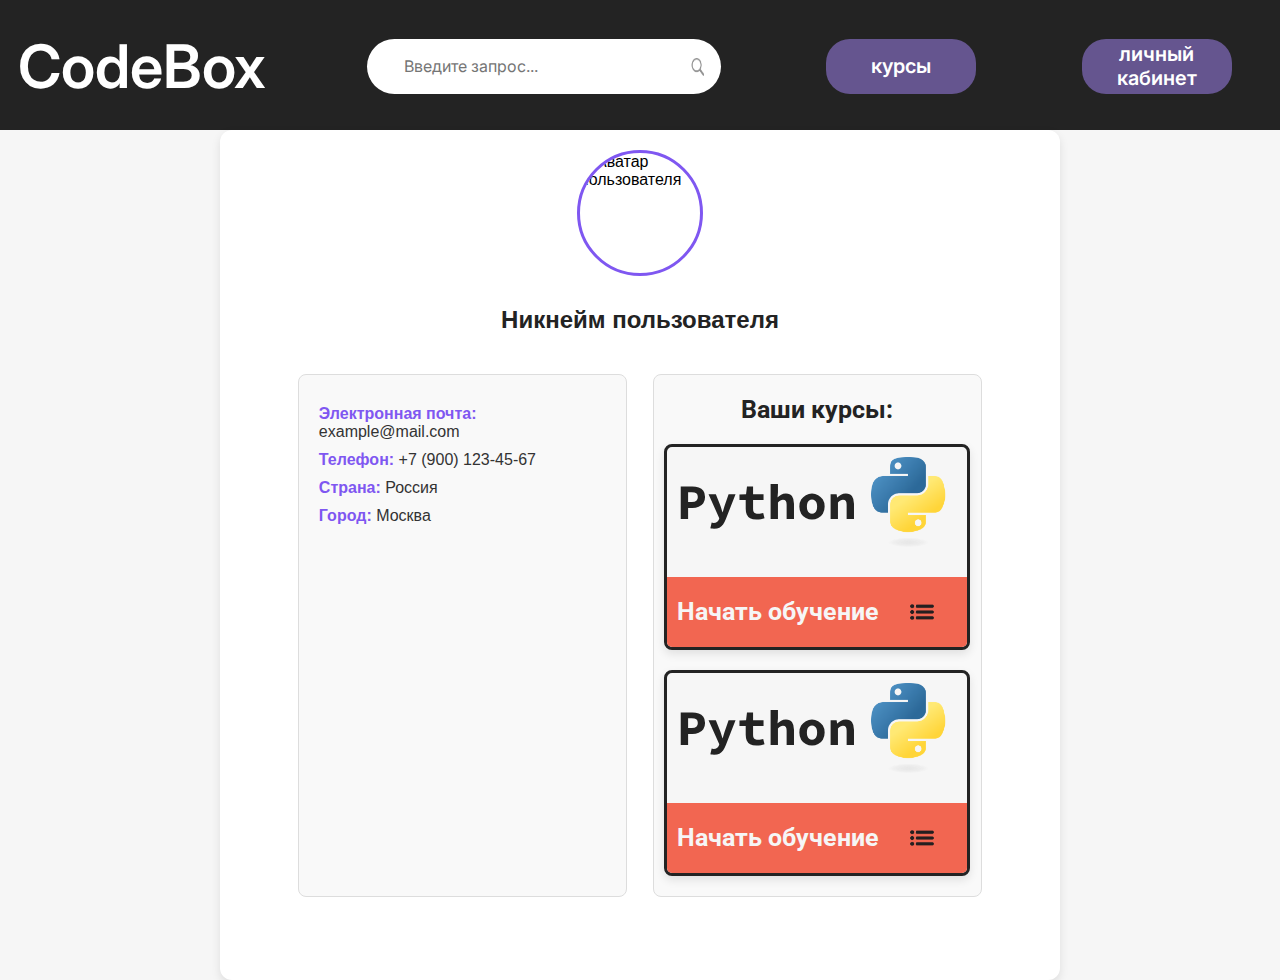
==== profile.html @ 066b8a6a "1.0v" ====
<!DOCTYPE html>
<html lang="ru">
<head>
    <meta charset="UTF-8">
    <meta name="viewport" content="width=device-width, initial-scale=1.0">
    <link href="https://fonts.googleapis.com/css2?family=Poppins:wght@400;600&family=Roboto:wght@400;700&display=swap" rel="stylesheet">
    <link href="https://fonts.googleapis.com/css2?family=Roboto:wght@400;700&family=Source+Code+Pro:wght@700&display=swap" rel="stylesheet">
    <link href="https://fonts.googleapis.com/css2?family=Название_шрифта&display=swap" rel="stylesheet">
    <title>CodeBox</title>
    <link rel="stylesheet" href="style.css"> <!-- Подключение CSS файла -->
</head>
<body>
    <div class="header">
        <!--портировать лого желательно-->
        <div class="header-z">
            <div class="header-main">
                <button class="button" data-link="index.html">CodeBox</button>
                <div class="search-container">
                    <input type="text" class="search-input" placeholder="Введите запрос..." id="courseName">
                    <img src="lupa.png" alt="Поиск" class="search-icon" id="searchIcon" onclick="searchCourse()">
                </div>
                <button class="button-main" data-link="catalog.html">курсы</button>
                <button class="button-main" data-link="profile.html">личный кабинет</button>
                <img src="icons81.png" alt="Menu Icon" class="index-btn-menu-icon" id="toggle-panel">
                <!--<button class="button-main" data-link="registration.html">личный кабинет</button> -->
            </div>
        </div>
        <div class="side-panel" id="side-panel">
            <div class="side-panel-cont">
                <div class="side-search-container">
                    <input type="text" class="side-search-input" placeholder="Введите запрос..." id="courseName">
                    <img src="lupa.png" alt="Поиск" class="side-search-icon" id="searchIcon" onclick="searchCourse()">
                </div>
                <button class="side-button-main" data-link="catalog.html">курсы</button>
                <button class="side-button-main" data-link="profile.html">личный кабинет</button>
            </div>
        </div>
    </div>
    <div class="profile">
        <!-- Контейнер с аватаркой и никнеймом -->
        <div class="profile-header">
            <img src="avatar.png" alt="Аватар пользователя" class="avatar">
            <h2 class="nickname">Никнейм пользователя</h2>
        </div>
    
        <!-- Контейнер с личными данными -->
        <div class="profile-big-details">
            <div class="profile-details">
                <p><strong>Электронная почта:</strong> example@mail.com</p>
                <p><strong>Телефон:</strong> +7 (900) 123-45-67</p>
                <p><strong>Страна:</strong> Россия</p>
                <p><strong>Город:</strong> Москва</p>
            </div>
            <div class="profile-details2">
                <div class="profile-btn-text">Ваши курсы:</div>
                <div class="catalog-btn-cont">
                    <div class="catalog-btn-header">
                        <div class="catalog-btn-header-text">Python</div>
                        <img src="pythons.ico" alt="Python Icon" class="icon-btn">
                    </div>
                    <div class="catalog-btn" data-link="pyt1.html">
                        <span class="catalog-btn-text">Начать обучение</span>
                        <img src="menu_b.png" alt="Menu Icon" class="catalog-btn-menu-icon">
                    </div>
                </div>
                <div class="catalog-btn-cont">
                    <div class="catalog-btn-header">
                        <div class="catalog-btn-header-text">Python</div>
                        <img src="pythons.ico" alt="Python Icon" class="icon-btn">
                    </div>
                    <div class="catalog-btn" data-link="pyt1.html">
                        <span class="catalog-btn-text">Начать обучение</span>
                        <img src="menu_b.png" alt="Menu Icon" class="catalog-btn-menu-icon">
                    </div>
                </div>
                
            </div>
        </div>
    </div>



    <script src="script.js"></script>
</body>
</html>
---- style.css ----
@import url('https://fonts.googleapis.com/css2?family=Inter:wght@600&display=swap');

body {
    margin: 0;
    font-family: Arial, sans-serif;
    background-color: #f6f6f6; /* Цвет фона страницы */
    min-height: auto; /* Высота страницы */
}
.reg-auth-body{
    background-color: #373737; /* Цвет фона страницы */
}
/* Стили для верхней панели */
.header {
    width: 100%;
    height: 130px;
    background-color: #232323; /* Цвет верхней панели */
    color: white;
    display: flex;
    justify-content: center;
    align-items: center;
    flex-direction: column;
    padding: 0px 30px;
    box-sizing: border-box; /* Учитываем padding в ширине */
    z-index: 300;
}

.header > * {
    margin-right: 3%; /* Отступы между объектами */
}
.header-main{
    margin-top: 11vh;
    width: 100%;
    height: 100px;
    background-color: #232323; /* Цвет верхней панели */
    color: white;
    display: flex;
    justify-content: space-between;
    align-items: center;
    box-sizing: border-box; /* Учитываем padding в ширине */
    z-index: 200;
}
@media (max-width: 1000px) {
    .header-main{
        margin-top: 11vh;
    }
}
.header-z {
    margin-top: -2%;
    width: 100%;
    height: 5vh;
    display: flex;
    background-color: #232323; /* Цвет верхней панели */
    z-index: 300;
}
.index-btn-menu-icon {
    width: 50px;
    height: 50px;
    object-fit: contain; /* Чтобы изображение сохраняло пропорции */
    border: none;
    cursor: pointer;
    text-align: center;
    z-index: 300; /* Выше панели */
    display: none;
}
.button {
    width: 250px;
    height: 60px;
    background-color: transparent;/*orange;  */      /* чисто прочекать контейнер кнопки*/
    color: #ffffff;
    font-family: 'Inter', sans-serif;
    font-weight: 600; /* Semi Bold */
    font-size: 60px;
    border: none;
    text-align: center;
    line-height: 5px;
    cursor: pointer;
    z-index: 300;
}  
.button-main {
    width: 200px;
    height: 55px;
    background-color: #65558f;
    border-radius: 24px;
    display: flex;
    align-items: center;
    justify-content: center;
    color: #ffffff;
    font-family: 'Inter', sans-serif;
    font-size: 20px;
    font-weight: 600; /* Semi Bold */
    border: none;
    cursor: pointer;
    text-align: center;
    transition: background-color 0.3s ease; /* Плавное изменение цвета фона */
}
/* Эффект потемнения при наведении */
.button-main:hover {
    background-color: #504370; /* Тёмнее основной цвет */
}

.button-main:active {
    background-color: #3a3152; /* Тёмнее основной цвет */
}
@media (max-width: 1300px) {
    .button-main {
        width: 150px;
    }
}
.button-main-slide {
    width: 10vw;
    height: 6.2vh;
    background-color: #7f6aa3;
    border-radius: 20px;
    display: flex;
    align-items: center;
    justify-content: center;
    color: #ffffff;
    font-family: 'Inter', sans-serif;
    font-size: 16px;
    font-weight: 600;
    border: none;
    cursor: pointer;
    text-align: center;
    box-shadow: 0px 0px 15px 5px rgba(127, 106, 163, 0.5); /* Светящееся обрамление */
    transition: background-color 0.3s ease, box-shadow 0.3s ease; /* Плавное изменение свечения */
}

/* Эффект свечения при наведении на дочернюю кнопку */
.button-main-slide:hover {
    background-color: #6b5f8f; /* Тёмнее основной цвет */
    box-shadow: 0px 0px 20px 8px rgba(127, 106, 163, 0.7); /* Усиление свечения */
}

/* Эффект при нажатии на дочернюю кнопку */
.button-main-slide:active {
    background-color: #4f436a; /* Тёмнее основной цвет */
    box-shadow: 0px 0px 10px 3px rgba(127, 106, 163, 0.4); /* Уменьшение свечения */
}
.search-container {
    position: relative;
    width: 29%;
    height: 55px;
    border-radius: 28px;
    background-color: #ffffff;
    display: flex;
    align-items: center;
    padding-left: 2%;
    padding-right: 5%; /* Добавляем отступ справа для лупы */
    box-sizing: border-box;
}

/* Стили для поля ввода */
.search-input {
    width: 100%;
    /* background-color: orange; */
    height: 5vh;
    border: none;
    outline: none;
    font-family: 'Inter', sans-serif;
    font-size: 16px;
    color: #666;
    padding-left: 1vw; /* Отступ слева для текста */
}

/* Стили для иконки лупы */
.search-icon {
    position: absolute;
    right: 2%; /* Отступ от правого края */
    width: 2.6vw;
    height: 3vh;
    cursor: pointer;
}
.main-slide {
    /*background-color: orange;*/
    margin-top: 10vh;
    width: 35%;
    height: 85vh;
    padding: 20px;
    box-sizing: border-box;
    border-radius: 15px;
    margin-left: 11%; /* Отступ от левого края экрана */
    z-index: 0;
}
/* Заголовок */
.title {
    /*background-color: pink;*/
    width: 100%; /* Ширина заголовка 100% от контейнера */
    font-family: 'Montserrat', sans-serif;
    font-size: 3rem;
    font-weight: 700;
    color: #333333;
    text-align: left; /* Выровнять по левому краю */
    margin: 0;
    margin-bottom: 5vh;
}
@media (max-width: 810px) {
    .title{
        font-size: 2.5rem;
    }
}
/* Подзаголовочный текст */
.subheading {
    /*background-color: blue;*/
    width: 80%; /* Ширина подзаголовка 100% от контейнера */
    font-family: 'Inter', sans-serif;
    font-size: 20px;
    color: #666666;
    text-align: left; /* Выровнять по левому краю */
    margin: 20px 0; /* Отступ сверху и снизу */
    margin-bottom: 50px;
}

/* profile */

.profile {
    width: 800px; /* Центрируем содержимое */
    min-height: 82.8vh;
    margin: 0 auto;
    padding: 20px;
    background-color: #ffffff; /* Белый фон для профиля */
    border-radius: 12px;
    box-shadow: 0 4px 10px rgba(0, 0, 0, 0.1); /* Тень */
    display: flex;
    align-items: center;
    justify-content: center;
    flex-direction: column;
}

/* Контейнер с аватаркой и никнеймом */
.profile-header {
    display: flex;
    flex-direction: column;
    align-items: center;
    margin-bottom: 20px;
}

.avatar {
    width: 120px;
    height: 120px;
    border-radius: 50%;
    border: 3px solid #7F57F1;
    object-fit: cover;
    margin-bottom: 10px;
}

.nickname {
    font-size: 24px;
    font-weight: bold;
    color: #232323;
}

/* Контейнер с личными данными */
.profile-big-details {
    display: flex;          /* Включаем Flexbox */
    justify-content: center; /* Выравнивание вдоль основной оси (горизонтально) */
    align-items: top;     /* Выравнивание вдоль поперечной оси (вертикально) */
    gap: 2vw;
}
.profile-details {
    margin-bottom: 7vh;
    width: 40%;
    min-height: 50vh;
    padding: 20px;
    background-color: #f9f9f9;
    border: 1px solid #ddd;
    border-radius: 8px;
}
.profile-details2 {
    gap: 20px;
    margin-bottom: 7vh;
    width: 40%;
    min-height: 50vh;
    padding: 20px;
    background-color: #f9f9f9;
    border: 1px solid #ddd;
    border-radius: 8px;
    display: flex;          /* Включаем Flexbox */
    justify-content: top; /* Выравнивание вдоль основной оси (вертикально) */
    align-items: center;     /* Выравнивание вдоль поперечной оси (горизонтально) */
    flex-direction: column;
}
.profile-details p {
    font-size: 16px;
    color: #333;
    margin: 10px 0;
}

.profile-details strong {
    color: #7F57F1;
}
.profile-btn-text {
    font-size: 25px;
    font-weight: bold;
    color: #232323; /* Цвет текста на кнопке */
    width: 230px;
    text-align: center;
    font-family: 'Roboto', sans-serif;
}
@media (max-width: 900px) {
    .profile{
        width: 60%;
    }
    .profile-big-details {
        display: flex;          /* Включаем Flexbox */
        justify-content: center; /* Выравнивание вдоль основной оси (горизонтально) */
        align-items: center;     /* Выравнивание вдоль поперечной оси (вертикально) */
        flex-direction: column;
        gap: 2vw;
    }
    .profile-details {
        width: 100%;
    }
    .profile-details2 {
        width: 100%;
    }
} 
@media (max-width: 680px) {
    .profile{
        width: 300px;
    }
    .profile-big-details {
        display: flex;          /* Включаем Flexbox */
        justify-content: center; /* Выравнивание вдоль основной оси (горизонтально) */
        align-items: center;     /* Выравнивание вдоль поперечной оси (вертикально) */
        flex-direction: column;
        gap: 2vw;
    }
    .profile-details {
        margin-bottom: 7vh;
        width: 290px;
        min-height: 50vh;
        padding: 20px;
        background-color: #f9f9f9;
        border: 1px solid #ddd;
        border-radius: 8px;
    }
    .profile-details2 {
        gap: 20px;
        margin-bottom: 7vh;
        width: 290px;
        min-height: 50vh;
        padding: 20px;
        background-color: #f9f9f9;
        border: 1px solid #ddd;
        border-radius: 8px;
        display: flex;          /* Включаем Flexbox */
        justify-content: top; /* Выравнивание вдоль основной оси (вертикально) */
        align-items: center;     /* Выравнивание вдоль поперечной оси (горизонтально) */
        flex-direction: column;
    }
} 
.register-button {
    width: 180px;
    height: 55px;
    background-color: #2c2c2c;
    border-radius: 8px;
    display: flex;
    align-items: center;
    justify-content: center;
    color: #f6f6f6;
    font-family: 'Inter', sans-serif;
    font-size: 16px;
    font-weight: 600; /* Semi Bold */
    border: none;
    cursor: pointer;
    text-align: center;
    transition: background-color 0.3s ease; /* Плавное изменение цвета фона */
    margin-top: 200px;
    margin-left: 400px;
}

/* Эффект при наведении */
.register-button:hover {
    background-color: #242424; /* Тёмнее основной цвет */
}

/* Эффект при нажатии */
.register-button:active {
    background-color: #111111; /* Ещё темнее основной цвет */
}

.login-button {
    width: 130px;
    height: 55px;
    background-color: #2c2c2c;
    border-radius: 8px;
    display: flex;
    align-items: center;
    justify-content: center;
    color: #f6f6f6;
    font-family: 'Inter', sans-serif;
    font-size: 16px;
    font-weight: 600; /* Semi Bold */
    border: none;
    cursor: pointer;
    text-align: center;
    transition: background-color 0.3s ease; /* Плавное изменение цвета фона */
    margin-left: 400px;
    margin-top: 20px;
}

/* Эффект при наведении */
.login-button:hover {
    background-color: #242424; /* Тёмнее основной цвет */
}

/* Эффект при нажатии */
.login-button:active {
    background-color: #1c1c1c; /* Ещё темнее основной цвет */
}


/* registration */

.reg-auth-button{
    width: 344px;
    height: 6vh;
    background-color:transparent; /*orange;        /* чисто прочекать контейнер кнопки*/
    color: #ffffff;
    font-family: 'Inter', sans-serif;
    font-weight: 600; /* Semi Bold */
    font-size: 6vh;
    border: none;
    text-align: center;
    line-height: 5px;
    cursor: pointer;
}
.reg-slide {
    margin-left: 25%;
    width: 50%;
    transform: translate(-50%, auto);
    height: 100vh;
    background-color: #232323; /* Цвет верхней панели */
    color: white;
    display: flex;
    flex-direction: column; /* Располагаем элементы вертикально */
    justify-content: top; /* Центрируем по вертикали */
    align-items: center; /* Центрируем по горизонтали */
    gap: 100px;
    padding: 0px 0px;
    padding-top: 80px;
    box-sizing: border-box; /* Учитываем padding в ширине */
}
@media (max-width: 700px) {
    .reg-slide{
        margin-left: 0%;
        transform: translate(auto, auto);
        width: 100%;
    }
}
.reg-slide-text{
    transform: translate(-50%, auto);
    background-color: none;
    display: flex;
    flex-direction: column;
    align-items: center;
    justify-content: center;
    
}
.login-input {
    width: 344px;
    height: 55px;
    border: 1px solid #ccc; /* Светлая рамка */
    border-radius: 8px; /* Закругленные углы */
    padding: 0 15px; /* Внутренние отступы */
    font-size: 16px; /* Размер текста */
    font-family: Arial, sans-serif; /* Шрифт */
    color: #333; /* Цвет текста */
    outline: none; /* Убираем стандартное выделение */
    box-sizing: border-box; /* Учитываем padding в ширине */
}

.login-input::placeholder {
    color: #aaa; /* Цвет текста внутри placeholder */
    font-style: italic; /* Наклонный текст для placeholder */
}

.login-input:focus {
    border-color: #7F57F1; /* Цвет рамки при фокусе */
    box-shadow: 0 0 5px rgba(127, 87, 241, 0.5); /* Легкое свечение */
}
.password-input {
    width: 344px;
    height: 55px;
    border: 1px solid #ccc; /* Светлая рамка */
    border-radius: 8px; /* Закругленные углы */
    padding: 0 15px; /* Внутренние отступы */
    font-size: 16px; /* Размер текста */
    font-family: Arial, sans-serif; /* Шрифт */
    color: #333; /* Цвет текста */
    outline: none; /* Убираем стандартное выделение */
    box-sizing: border-box; /* Учитываем padding в ширине */
}

.password-input::placeholder {
    color: #aaa; /* Цвет текста внутри placeholder */
    font-style: italic; /* Наклонный текст для placeholder */
}

.password-input:focus {
    border-color: #7F57F1; /* Цвет рамки при фокусе */
    box-shadow: 0 0 5px rgba(127, 87, 241, 0.5); /* Легкое свечение */
}

.input-container{
    display: grid;
    flex-direction: column; /* Располагаем элементы вертикально */
    justify-content: top; /* Центрируем по вертикали */
    align-items: center; /* Центрируем по горизонтали */
    gap: 50px;
    padding-top: 80px;
    box-sizing: border-box; /* Учитываем padding в ширине */
    text-align: center;
}
.reg-slide-button{
    display: flex;
    flex-direction: column; /* Располагаем элементы вертикально */
    justify-content: top; /* Центрируем по вертикали */
    align-items: center; /* Центрируем по горизонтали */
    gap: 50px;
    box-sizing: border-box; /* Учитываем padding в ширине */
    text-align: center;
}
.register-button-large {
    margin-top: 100px;
    width: 344px;
    height: 50px;
    background-color: #65558f;
    border-radius: 24px;
    display: flex;
    align-items: center;
    justify-content: center;
    color: #ffffff;
    font-family: 'Inter', sans-serif;
    font-size: 18px;
    font-weight: 600; /* Semi Bold */
    border: none;
    cursor: pointer;
    text-align: center;
    transition: background-color 0.3s ease; /* Плавное изменение цвета фона */
}

/* Эффект при наведении */
.register-button-large:hover {
    background-color: #504370; /* Тёмнее основной цвет */
}

/* Эффект при нажатии */
.register-button-large:active {
    background-color: #3a3152; /* Ещё темнее основной цвет */
}
.register-button-large2 {
    width: 344px;
    height: 50px;
    background-color: transparent;
    border-radius: 24px;
    display: flex;
    align-items: center;
    justify-content: center;
    color: #ffffff;
    font-family: 'Inter', sans-serif;
    font-size: 18px;
    font-weight: 600; /* Semi Bold */
    border: none;
    cursor: pointer;
    text-align: center;
    transition: color 0.3s ease; /* Плавное изменение цвета фона */
}

/* Эффект при наведении */
.register-button-large2:hover {
    color: #dbdbdb; /* Тёмнее основной цвет */
}

/* Эффект при нажатии */
.register-button-large2:active {
    color: #c0c0c0;
}
.line {
    width: 500px;
    height: 1px; /* Толщина линии */
    background-color: #ffffff; /* Белый цвет */
    margin: 0 auto; /* Центрирование по горизонтали */
    position: absolute;
    top: 59.5%;
    left: 50%; /* Центрирование по горизонтали */
    transform: translate(-50%, -50%); /* Выравнивание относительно центра */
}
@media (max-width: 1000px) {
    .line{
        width: 300px;
    }
}

/*catalog*/

.grid-container {
    /*background-color: green;*/
    display: grid;
    grid-template-columns: repeat(3, 1fr); /* 3 столбца одинаковой ширины */
    grid-template-rows: repeat(2, auto); /* 2 строки */
    gap: 100px; /* Отступы между элементами */
    padding: 100px; /* Внутренний отступ */
    justify-items: center; /* Выравнивание объектов по центру */
    align-items: center; /* Вертикальное выравнивание объектов */
}
@media (max-width: 1315px) {
    .grid-container {
        display: grid;
        grid-template-columns: repeat(2, 1fr); /* 3 столбца одинаковой ширины */
        grid-template-rows: repeat(3, auto); /* 2 строки */
        gap: 50px; /* Отступы между элементами */
        padding: 100px; /* Внутренний отступ */
        justify-items: center; /* Выравнивание объектов по центру */
        align-items: center; /* Вертикальное выравнивание объектов */
    }
}
@media (max-width: 860px) {
    .grid-container {
        display: grid;
        grid-template-columns: repeat(1, 1fr); /* 3 столбца одинаковой ширины */
        grid-template-rows: repeat(4, auto); /* 2 строки */
        gap: 50px; /* Отступы между элементами */
        padding: 100px; /* Внутренний отступ */
        justify-items: center; /* Выравнивание объектов по центру */
        align-items: center; /* Вертикальное выравнивание объектов */
    }
}
@media (max-width: 510px) {
    .grid-container {
        display: flex;
        
        gap: 50px; /* Отступы между элементами */
        flex-direction: column;
        justify-items: center; /* Выравнивание объектов по центру */
        align-items: center; /* Вертикальное выравнивание объектов */
    }
}
.grid-container2 {
    margin-top: 50px;
    background-color: green;
    display: grid;
    grid-template-columns: repeat(1, 1fr); /* 3 столбца одинаковой ширины */
    grid-template-rows: repeat(2, auto); /* 2 строки */
    gap: 100px; /* Отступы между элементами */
    padding: 100px; /* Внутренний отступ */
    justify-items: center; /* Выравнивание объектов по центру */
    align-items: center; /* Вертикальное выравнивание объектов */
}
@media (max-width: 510px) {
    .grid-container2 {
        display: flex;
        gap: 50px; /* Отступы между элементами */
        padding: 20px; /* Внутренний отступ */
        flex-direction: column;
        justify-items: center; /* Выравнивание объектов по центру */
        align-items: center; /* Вертикальное выравнивание объектов */
    }
}
/* Контейнер */
.catalog-btn-cont {
    width: 300px;
    height: 200px;
    background-color: #f6f6f6; /* Цвет фона */
    position: relative; /* Для позиционирования вложенных элементов */
    display: flex;
    flex-direction: column;
    justify-content: space-between;
    border-radius: 8px; /* Закругленные углы */
    overflow: hidden; /* Обрезает содержимое, если выходит за границы */
    box-shadow: 0 4px 10px rgba(0, 0, 0, 0.1); /* Тень для стиля */
    border: 3px solid #232323; /* Обводка контейнера */
    transition: border-color 0.3s ease; /* Плавное изменение цвета обводки */
}

/* Изменение цвета обводки при наведении */
.catalog-btn-cont:hover {
    border-color: #83382d;; /* Цвет обводки при наведении */
}


/* Верхняя часть */
.catalog-btn-header {
    display: flex;
    justify-content: space-between;
    align-items: center;
    padding: 10px; /* Внутренний отступ */
}

.catalog-btn-header-text {  
    font-size: 50px;
    font-weight: bold;
    color: #232323; /* Цвет текста */
    width: 150px;
    text-align: center;
    font-family: 'Source Code Pro', monospace;
}

.icon-btn {
    width: 90px;
    height: 90px;
    object-fit: contain; /* Сохраняет пропорции изображения */
}
.city-icon{
    right: 10px;
    width: 100px;
    height: 100px;
}
/* Кнопка внизу */
.catalog-btn {
    width: 300px;
    height: 70px;
    background-color: #f26651; /* Основной цвет кнопки */
    display: flex;
    justify-content: space-between;
    align-items: center;
    padding: 0 10px;
    box-sizing: border-box;
    transition: background-color 0.3s ease, border-color 0.3s ease; /* Плавное изменение */
    cursor: pointer; /* Курсор в виде руки */
}

.catalog-btn:hover {
    background-color: #c24937; /* Фиолетовый цвет при наведении */
    border-color: #83382d; /* Более тёмная обводка при наведении */
}

.catalog-btn-text {
    font-size: 25px;
    font-weight: bold;
    color: #f6f6f6; /* Цвет текста на кнопке */
    width: 230px;
    text-align: left;
    font-family: 'Roboto', sans-serif;
}

.catalog-btn-menu-icon {
    width: 70px;
    height: 70px;
    object-fit: contain; /* Чтобы изображение сохраняло пропорции */
}


/*courses*/


.courses-body {
    min-height: auto; /* Высота страницы */
    background-color: #474747;
}
.courses-body2 {
    width: 100%;
    height: 100%;
    background-color: #232323;
}
/* Стили для кнопки */
.video-button {
    width: 170px;
    height: 70px;
    background-color: #232323;
    border-radius: 8px;
    display: flex;
    align-items: center;
    justify-content: center;
    color: #ffffff; /* Белый цвет текста */
    font-family: 'Inter', sans-serif;
    font-size: 20px;
    font-weight: 600; /* Semi Bold */
    border: none;
    cursor: pointer;
    text-align: center;
    transition: background-color 0.3s ease;
    position: fixed; /* Закрепляем кнопку */
    top: 200px; /* Отступ сверху */
    right: 80px; /* Отступ справа */
    z-index: 100; /* Выше панели */
}

/* Эффекты кнопки */
.video-button:hover {
    background-color: #1a1a1a;
}

.video-button:active {
    background-color: #101010;
}

.courses-main-text {
    background-color: yellow;
    width: 950px; /* Ширина контейнера */
    height: 425px;
    display: flex;
    flex-direction: column; /* Расположить объекты вертикально */
    align-items: flex-start; /* Выравнивание объектов по левой стороне */
    gap: 20px; /* Расстояние между объектами */
    margin-right: auto; /* Автоматический отступ справа */
}
.courses-main-text2 {
    background-color: pink;
    width: 950px; /* Ширина контейнера */
    height: 320px;
    display: flex;
    flex-direction: column; /* Расположить объекты вертикально */
    align-items: flex-start; /* Выравнивание объектов по левой стороне */
    gap: 0px; /* Расстояние между объектами */
    margin-left: 0; /* Отступ от левого края */
    margin-right: auto; /* Автоматический отступ справа */
}
.courses-text {
    width: 330px;
    height: 150px;
    font-family: 'Title Hero', sans-serif; /* Укажите правильное имя шрифта */
    margin-left: 80px;
    font-size: 72px;
    font-weight: bold; /* Дополнительно, если шрифт требует */
    display: flex;
    align-items: center;
    justify-content: center;
    text-align: center;
    color: #000000; /* Цвет текста, можно изменить */
}
.courses-button {
    width: 330px;
    height: 150px;
    font-family: 'Title Hero', sans-serif; /* Укажите правильное имя шрифта */
    margin-left: 80px;
    font-size: 72px;
    font-weight: bold; /* Дополнительно, если шрифт требует */
    display: flex;
    align-items: center;
    justify-content: center;
    text-align: center;
    color: #000000; /* Цвет текста, можно изменить */
    background-color: transparent;
    border: none;
    cursor: pointer;
}  
.courses-text2{
    width: 330px;
    height: 75px;
    font-family: 'Title Page', sans-serif; /* Укажите правильное имя шрифта */
    margin-left: 80px;
    font-size: 48px;
    font-weight: bold; /* Дополнительно, если шрифт требует */
    display: flex;
    align-items: center;
    justify-content: center;
    text-align: center;
    color: #000000; /* Цвет текста, можно изменить */
}   
/* Заголовок */
.courses-title-text {
    font-family: 'Title Page', sans-serif; /* Укажите ваш шрифт */
    font-size: 48px; /* Размер шрифта для заголовка */
    font-weight: bold; /* Если нужно дополнительное выделение */
    line-height: 85px; /* Высота строки для заголовка */
    color: #000000; /* Цвет текста (можно изменить) */
    width: 950px;
    height: 85px;
}

/* Подзаголовок */
.courses-subtitle-text {
    font-family: 'Subtitle', sans-serif; /* Укажите ваш шрифт */
    font-size: 32px; /* Размер шрифта для подзаголовка */
    line-height: 34px; /* Высота строки для подзаголовка */
    color: #333333; /* Цвет текста (можно изменить) */
    width: 950px;
    height: 425px;
    text-align: left; /* Выравнивание текста по левому краю */
}
@font-face {
    font-family: 'Title Page';
    src: url('./fonts/TitlePage.ttf') format('truetype');
}

@font-face {
    font-family: 'Subtitle';
    src: url('./fonts/Subtitle.ttf') format('truetype');
}

.courses-mega-super-ultra-hyper-absolute-full-courses-main-text{
    background-color: orange;
    width: auto;
    height: auto;
    margin-top: 1.5%;
}
.courses-sidetext{
    background-color: green;
    width: 400px; /* Ширина контейнера */
    height: 797px;
    display: flex;
    flex-direction: column; /* Расположить объекты вертикально */
    align-items: flex-start; /* Выравнивание объектов по левой стороне */
    gap: 20px; /* Расстояние между объектами */
}

.outlined-buttons-container {
    margin-left: 150px; /* Отступ влево на 100px */
    display: flex; /* Гибкий контейнер */
    flex-direction: column; /* Кнопки расположены в столбец */
    gap: 10px; /* Расстояние между кнопками */
}
.outlined-button {
    width: 175px;
    height: 60px;
    border: 2px solid #808080; /* Серая обводка */
    background-color: transparent; /* Без цвета внутри */
    border-radius: 8px; /* Закругленные углы */
    font-family: 'Arial', sans-serif; /* Шрифт для текста */
    font-size: 18px; /* Размер текста */
    font-weight: bold; /* Жирный текст */
    color: #000000; /* Цвет текста совпадает с обводкой */
    text-align: center; /* Центрирование текста */
    cursor: pointer; /* Указатель при наведении */
    transition: all 0.3s ease; /* Плавный эффект при взаимодействии */
}

/* Эффект при наведении */
.outlined-button:hover {
    color: #ffffff; /* Текст становится белым */
    background-color: #232323; /* Серая заливка */
}

/* Эффект при нажатии */
.outlined-button:active {
    background-color: #232323; /* Тёмно-серая заливка */
    border-color: #505050; /* Тёмно-серая обводка */
}
/*course content page*/
.full-page-tab {
    background-color: #f6f6f6;
    width: 100%;
    height: 200vh; /* Два экрана */
    display: flex;
    flex-direction: column;
    z-index: 0;
}

/* Общий стиль для половин */
.half-section {
    background-color: #232323;
    width: 100%; /* Занимает всю ширину устройства */
    height: 55%; /* Одна половина экрана */
    display: flex;
    align-items: center;
    justify-content: center;
    flex-direction: column;
}
@media (max-height:750px) {
    .half-section{
        height: 60%; 
    }
}
@media (max-height:715px) {
    .half-section{
        height: 65%; 
    }
}
@media (max-height:715px) {
    .half-section{
        height: 65%; 
    }
}
/* Текст в чёрной секции */
.black-section-title {
    background-color: orange;
    position: absolute; /* Фиксированное положение в контейнере */
    font-size: 2rem;
    font-weight: bold;
    text-align: center;
    color: #ffffff;
}

/* Контейнер для видео */
.video-container {
    background-color: paleturquoise;
    display: grid;
    grid-template-columns: repeat(2, 1fr); /* Сетка 2x2 */
    justify-content: center; /* Выравнивание содержимого сверху */
    align-items: center; /* Центрирование по вертикали */
    min-width: 800px;
    gap:100px;
}

/* Стиль каждого видео */
.video {
    width: 350px; /* Размер видео */
    height: 200px;
    border-radius: 8px;
    box-shadow: 0 6px 15px rgba(0, 0, 0, 0.2); /* Тень */
    border: 3px solid #232323;
    transition: transform 0.3s ease, border-color 0.3s ease;
}

.video:hover {
    transform: scale(1.1); /* Увеличение при наведении */
    border-color: #83382d;
}
.srovnat{
    background-color: #3a3152;
    display: flex;
    justify-content: flex-start;
    align-items: center;
    text-align: left;
    gap: 10%;
}
@media (max-width: 1500px) {
    .srovnat{
        gap: 5%;
    }
}
@media (max-width: 1425px) {
    .srovnat{
        gap: 0%;
    }
}
@media (max-width: 1425px) {
    .courses-main-text {
        background-color: yellow;
        width: 950px; /* Ширина контейнера */
        height: 425px;
        display: flex;
        flex-direction: column; /* Расположить объекты вертикально */
        align-items: flex-start; /* Выравнивание объектов по левой стороне */
        gap: 20px; /* Расстояние между объектами */
        margin-right: auto; /* Автоматический отступ справа */
    }
    .courses-main-text2 {
        background-color: pink;
        width: 950px; /* Ширина контейнера */
        height: 320px;
        display: flex;
        flex-direction: column; /* Расположить объекты вертикально */
        align-items: flex-start; /* Выравнивание объектов по левой стороне */
        gap: 0px; /* Расстояние между объектами */
        margin-left: 0; /* Отступ от левого края */
        margin-right: auto; /* Автоматический отступ справа */
    }
}
@media (max-width: 1350px) {
    .srovnat{
        display: flex;
        justify-content:flex-start;
        align-items: flex-start;
        text-align: left;
        flex-direction: column;
    }
    
}
@media (max-width: 950px) {
    
}
/*search-container*/


.search-text{
    /*background-color: pink;*/
    width: 100%; /* Ширина заголовка 100% от контейнера */
    font-family: 'Montserrat', sans-serif;
    font-size: 3rem;
    font-weight: 700;
    color: #ffffff;
    text-align: center; 
    margin-bottom: 5vh;
}
.search-slide {
    background-color: #373737;
    margin-left: 25%;
    width: 50%;
    height: 88vh;
    color: white;
    display: flex;
    flex-direction: column; /* Располагаем элементы вертикально */
    justify-content: top; /* Центрируем по вертикали */
    align-items: center; /* Центрируем по горизонтали */
    gap: 100px;
    padding-top: 80px;
    box-sizing: border-box; /* Учитываем padding в ширине */
}

.search-slide-text{
    /*background-color: green;*/
    display: flex;
    flex-direction: column;
    align-items: center;
    justify-content: center;
}
.slide-btns-container{
    /*background-color: purple; */
    display: grid;
    flex-direction: column; /* Располагаем элементы вертикально */
    justify-content: top; /* Центрируем по вертикали */
    align-items: center; /* Центрируем по горизонтали */
    gap: 100px;
    box-sizing: border-box; /* Учитываем padding в ширине */
    text-align: center;
}
.button-btns-container{
    /*background-color: blue; */
    display: grid;
    flex-direction: column; /* Располагаем элементы вертикально */
    justify-content: top; /* Центрируем по вертикали */
    align-items: center; /* Центрируем по горизонтали */
    gap: 30px;
    box-sizing: border-box; /* Учитываем padding в ширине */
    text-align: center;
}
@media (max-width: 1400px){
    
    .button-main-slide{
        width: 15vw;
    }
}
@media (max-width: 1200px){
    .main-slide{
        width: 50%;
        margin-left: 11%;
    }
    .index-btn-menu-icon {
        width: 50px;
        height: 50px;
        object-fit: contain; /* Чтобы изображение сохраняло пропорции */
        border: none;
        cursor: pointer;
        text-align: center;
        z-index: 100; /* Выше панели */
        display: block;
    }
    .search-container{
        display: none;
    }
    .button-main{
        display: none;
    }
    .button-main-slide{
        width: 20vw;
    }
}

@media (max-width: 745px){
    .header-z{
        height: 5vh;
    }
}
@media (max-width: 900px){
    .header-z{
        margin-bottom: -5px;
    }

}
@media (max-width: 400px) {
    .header-z{
        margin-bottom: -10px;
    }

}

@media (max-height: 1000px){
    .main-slide {
    margin-top: 10vh;
    height: 75vh;
    }
}
@media (max-height: 650px){
    .main-slide {
    margin-top: 10vh;

    }
}
.side-panel {
    display:flex;
    position: relative;
    width: 103.8%; /* Ширина панели в процентах */
    top: -200%;
    height: 200px; /* Высота панели */
    background-color: #232323; /* Белый цвет */
    padding: 20px;
    transition: top 0.4s ease; /* Плавное появление */
    margin-left: 1%;
    z-index: 10; /* Размещаем выше остального содержимого *//
}
@media (max-width: 1115px) {
    .side-panel{
        width: 104%;
    }
}
@media (max-width: 1015px) {
    .side-panel{
        width: 104.2%;
    }
}
@media (max-width: 925px) {
    .side-panel{
        width: 104.4%;
    }
}
/* Состояние панели, когда она открыта */
.side-panel.open {
    display: block;
    transition: top 0.4s ease; /* Плавное появление */
    top: 130px; /* Панель выезжает полностью */
    z-index: 10;
}

.side-panel-cont{
    width: 100%;
    display: flex;
    justify-content: top;
    align-items: center;
    flex-direction: column;
    gap: 20px;
    z-index: 100;
}
.side-panel-cont > * {
    margin-left: -2%; /* Отступы между объектами */
}

.side-search-container {
    position: relative;
    width: 200px;
    height: 5.8vh;
    border-radius: 28px;
    background-color: #ffffff;
    display: flex;
    align-items: center;
    padding-left: 2%;
    padding-right: 5%; /* Добавляем отступ справа для лупы */
    box-sizing: border-box;
    z-index: 10;
}
/* Стили для поля ввода */
.side-search-input {
    width: 87%;
    background-color: transparent; 
    height: 5vh;
    border: none;
    outline: none;
    font-family: 'Inter', sans-serif;
    font-size: 16px;
    color: #666;
    padding-left: 5vw; /* Отступ слева для текста */
    border-radius: 28px;
}

/* Стили для иконки лупы */
.side-search-icon {
    background-color: orange;
    position: absolute;
    right: 1%; /* Отступ от правого края */
    width: 12%;
    height: 3vh;
    cursor: pointer;
}
.side-button-main {
    width: 80%;
    height: 5.2vh;
    background-color: #65558f;
    border-radius: 24px;
    display: flex;
    align-items: center;
    justify-content: center;
    color: #ffffff;
    font-family: 'Inter', sans-serif;
    font-size: 20px;
    font-weight: 600; /* Semi Bold */
    border: none;
    cursor: pointer;
    text-align: center;
    transition: background-color 0.3s ease; /* Плавное изменение цвета фона */
    z-index: 10;
}
@media (max-width: 1200px) {
    .side-search-container{
        width: 45%;
    }
    .side-search-icon{
        width: 10%;
    }
    .side-button-main{
        width: 40%;
    }
}
@media (max-width: 890px) {
    .side-panel{
        margin-left: 0.6%;
    }
}
@media (max-width: 800px){
    .main-slide{
        width: 80%;
        margin-left: 0%;
        display: flex;
        justify-content: top;
        align-items: center;
        flex-direction: column;
    }
    .full-page-tab{
        justify-content: center;
        align-items: center;
    }
    .button-main-slide{
        width: 30vw;
    }
}
@media (max-height: 800px) {
    .button-main-slide{
        display: none;
    }
    
}
@media (max-height: 900px) {
    .grid-container2{
        margin-top: 60px;
    }
}
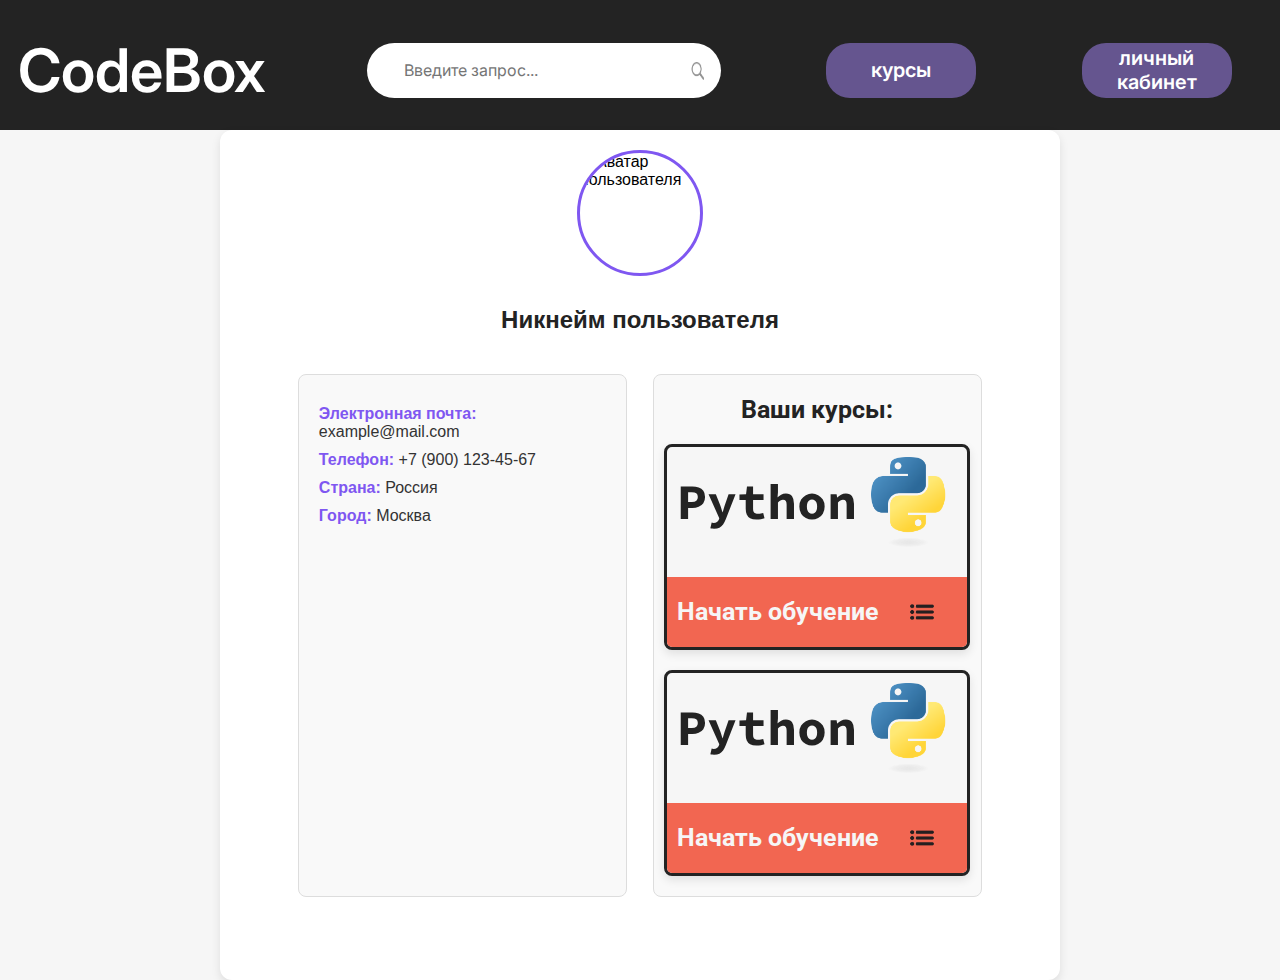
==== commit bc5e0064: "1.2v" ====
--- a/profile.html
+++ b/profile.html
@@ -58,7 +58,7 @@
                         <div class="catalog-btn-header-text">Python</div>
                         <img src="pythons.ico" alt="Python Icon" class="icon-btn">
                     </div>
-                    <div class="catalog-btn" data-link="pyt1.html">
+                    <div class="catalog-btn" data-link="python-courses/pyt1.html">
                         <span class="catalog-btn-text">Начать обучение</span>
                         <img src="menu_b.png" alt="Menu Icon" class="catalog-btn-menu-icon">
                     </div>
@@ -68,7 +68,7 @@
                         <div class="catalog-btn-header-text">Python</div>
                         <img src="pythons.ico" alt="Python Icon" class="icon-btn">
                     </div>
-                    <div class="catalog-btn" data-link="pyt1.html">
+                    <div class="catalog-btn" data-link="python-courses/pyt1.html">
                         <span class="catalog-btn-text">Начать обучение</span>
                         <img src="menu_b.png" alt="Menu Icon" class="catalog-btn-menu-icon">
                     </div>
--- a/style.css
+++ b/style.css
@@ -28,7 +28,7 @@
     margin-right: 3%; /* Отступы между объектами */
 }
 .header-main{
-    margin-top: 11vh;
+    margin-top: 110px;
     width: 100%;
     height: 100px;
     background-color: #232323; /* Цвет верхней панели */
@@ -39,15 +39,10 @@
     box-sizing: border-box; /* Учитываем padding в ширине */
     z-index: 200;
 }
-@media (max-width: 1000px) {
-    .header-main{
-        margin-top: 11vh;
-    }
-}
 .header-z {
     margin-top: -2%;
     width: 100%;
-    height: 5vh;
+    height: 50px;
     display: flex;
     background-color: #232323; /* Цвет верхней панели */
     z-index: 300;
@@ -153,7 +148,7 @@
 .search-input {
     width: 100%;
     /* background-color: orange; */
-    height: 5vh;
+    height: 50px;
     border: none;
     outline: none;
     font-family: 'Inter', sans-serif;
@@ -196,6 +191,7 @@
 @media (max-width: 810px) {
     .title{
         font-size: 2.5rem;
+        text-align: center;
     }
 }
 /* Подзаголовочный текст */
@@ -209,7 +205,11 @@
     margin: 20px 0; /* Отступ сверху и снизу */
     margin-bottom: 50px;
 }
-
+@media (max-width: 810px) {
+    .subheading{
+        text-align: center;
+    }
+}
 /* profile */
 
 .profile {
@@ -638,7 +638,6 @@
 }
 .grid-container2 {
     margin-top: 50px;
-    background-color: green;
     display: grid;
     grid-template-columns: repeat(1, 1fr); /* 3 столбца одинаковой ширины */
     grid-template-rows: repeat(2, auto); /* 2 строки */
@@ -746,7 +745,6 @@
 
 .courses-body {
     min-height: auto; /* Высота страницы */
-    background-color: #474747;
 }
 .courses-body2 {
     width: 100%;
@@ -786,7 +784,6 @@
 }
 
 .courses-main-text {
-    background-color: yellow;
     width: 950px; /* Ширина контейнера */
     height: 425px;
     display: flex;
@@ -796,7 +793,6 @@
     margin-right: auto; /* Автоматический отступ справа */
 }
 .courses-main-text2 {
-    background-color: pink;
     width: 950px; /* Ширина контейнера */
     height: 320px;
     display: flex;
@@ -880,13 +876,11 @@
 }
 
 .courses-mega-super-ultra-hyper-absolute-full-courses-main-text{
-    background-color: orange;
     width: auto;
     height: auto;
     margin-top: 1.5%;
 }
 .courses-sidetext{
-    background-color: green;
     width: 400px; /* Ширина контейнера */
     height: 797px;
     display: flex;
@@ -936,7 +930,6 @@
     flex-direction: column;
     z-index: 0;
 }
-
 /* Общий стиль для половин */
 .half-section {
     background-color: #232323;
@@ -964,8 +957,7 @@
 }
 /* Текст в чёрной секции */
 .black-section-title {
-    background-color: orange;
-    position: absolute; /* Фиксированное положение в контейнере */
+    position: flex; /* Фиксированное положение в контейнере */
     font-size: 2rem;
     font-weight: bold;
     text-align: center;
@@ -974,7 +966,6 @@
 
 /* Контейнер для видео */
 .video-container {
-    background-color: paleturquoise;
     display: grid;
     grid-template-columns: repeat(2, 1fr); /* Сетка 2x2 */
     justify-content: center; /* Выравнивание содержимого сверху */
@@ -998,7 +989,6 @@
     border-color: #83382d;
 }
 .srovnat{
-    background-color: #3a3152;
     display: flex;
     justify-content: flex-start;
     align-items: center;
@@ -1017,7 +1007,6 @@
 }
 @media (max-width: 1425px) {
     .courses-main-text {
-        background-color: yellow;
         width: 950px; /* Ширина контейнера */
         height: 425px;
         display: flex;
@@ -1027,7 +1016,6 @@
         margin-right: auto; /* Автоматический отступ справа */
     }
     .courses-main-text2 {
-        background-color: pink;
         width: 950px; /* Ширина контейнера */
         height: 320px;
         display: flex;
@@ -1065,20 +1053,28 @@
     margin-bottom: 5vh;
 }
 .search-slide {
-    background-color: #373737;
     margin-left: 25%;
     width: 50%;
-    height: 88vh;
+    transform: translate(-50%, auto);
+    height: 100vh;
+    background-color: #373737; /* Цвет верхней панели */
     color: white;
     display: flex;
     flex-direction: column; /* Располагаем элементы вертикально */
     justify-content: top; /* Центрируем по вертикали */
     align-items: center; /* Центрируем по горизонтали */
     gap: 100px;
+    padding: 0px 0px;
     padding-top: 80px;
     box-sizing: border-box; /* Учитываем padding в ширине */
 }
-
+@media (max-width: 700px) {
+    .search-slide{
+        margin-left: 0%;
+        transform: translate(auto, auto);
+        width: 100%;
+    }
+}
 .search-slide-text{
     /*background-color: green;*/
     display: flex;
@@ -1135,12 +1131,6 @@
     }
     .button-main-slide{
         width: 20vw;
-    }
-}
-
-@media (max-width: 745px){
-    .header-z{
-        height: 5vh;
     }
 }
 @media (max-width: 900px){
@@ -1199,7 +1189,7 @@
 .side-panel.open {
     display: block;
     transition: top 0.4s ease; /* Плавное появление */
-    top: 130px; /* Панель выезжает полностью */
+    top: 155px; /* Панель выезжает полностью */
     z-index: 10;
 }
 
@@ -1219,7 +1209,7 @@
 .side-search-container {
     position: relative;
     width: 200px;
-    height: 5.8vh;
+    height: 55px;
     border-radius: 28px;
     background-color: #ffffff;
     display: flex;
@@ -1233,7 +1223,7 @@
 .side-search-input {
     width: 87%;
     background-color: transparent; 
-    height: 5vh;
+    height: 50px;
     border: none;
     outline: none;
     font-family: 'Inter', sans-serif;
@@ -1245,7 +1235,6 @@
 
 /* Стили для иконки лупы */
 .side-search-icon {
-    background-color: orange;
     position: absolute;
     right: 1%; /* Отступ от правого края */
     width: 12%;
@@ -1254,7 +1243,7 @@
 }
 .side-button-main {
     width: 80%;
-    height: 5.2vh;
+    height: 50px;
     background-color: #65558f;
     border-radius: 24px;
     display: flex;
